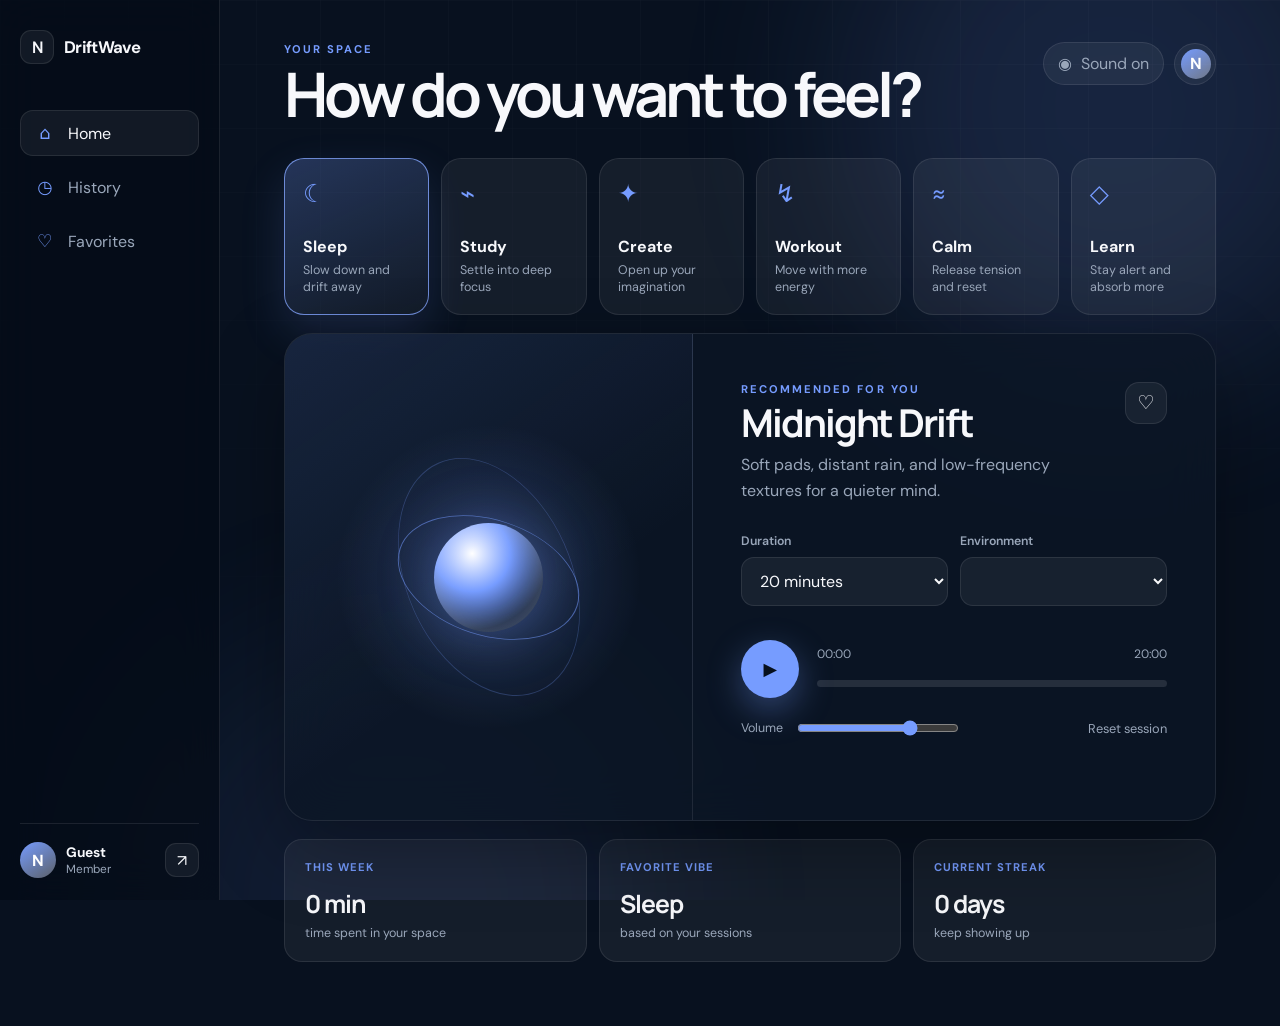
==== app.html @ 258a1a8c "First iteration" ====
<!DOCTYPE html>
<html lang="en">
<head>
  <meta charset="UTF-8">
  <meta name="viewport" content="width=device-width, initial-scale=1.0">

  <title>DriftWave — Your Space</title>
  <meta
    name="description"
    content="Choose how you want to feel and enter a personalized audio environment."
  >

  <link rel="preconnect" href="https://fonts.googleapis.com">
  <link rel="preconnect" href="https://fonts.gstatic.com" crossorigin>
  <link
    href="https://fonts.googleapis.com/css2?family=DM+Sans:wght@400;500;600;700&family=Manrope:wght@400;500;600;700&display=swap"
    rel="stylesheet"
  >

  <link rel="stylesheet" href="./styles.css">
</head>

<body data-vibe="sleep">
  <div class="background">
    <div class="background__glow background__glow--one"></div>
    <div class="background__glow background__glow--two"></div>
    <div class="background__noise"></div>
  </div>

  <div class="app-shell">
    <aside class="sidebar" aria-label="Primary navigation">
      <a class="brand" href="#" aria-label="Noema home">
        <span class="brand__mark">N</span>
        <span class="brand__name">DriftWave</span>
      </a>

      <nav class="nav-list">
        <button class="nav-item nav-item--active" data-view="home">
          <span class="nav-item__icon">⌂</span>
          <span>Home</span>
        </button>

        <button class="nav-item" data-view="history">
          <span class="nav-item__icon">◷</span>
          <span>History</span>
        </button>

        <button class="nav-item" data-view="favorites">
          <span class="nav-item__icon">♡</span>
          <span>Favorites</span>
        </button>
      </nav>

      <div class="sidebar__bottom">
        <div class="mini-profile">
          <div class="mini-profile__avatar">N</div>
          <div>
            <strong id="profile-name">Guest</strong>
            <span id="profile-plan">Member</span>
          </div>
        </div>

        <button id="sign-out-button" class="icon-button" title="Sign out">
          ↗
        </button>
      </div>
    </aside>

    <main class="main-content">
      <header class="topbar">
        <div>
          <p class="eyebrow">YOUR SPACE</p>
          <h1>How do you want to feel?</h1>
        </div>

        <div class="topbar__actions">
          <button id="sound-toggle" class="pill-button" type="button">
            <span id="sound-toggle-icon">◉</span>
            <span id="sound-toggle-label">Sound on</span>
          </button>

          <button class="profile-button" type="button" aria-label="Open profile">
            <span class="profile-button__avatar">N</span>
          </button>
        </div>
      </header>

      <section id="home-view" class="view view--active">
        <div class="vibe-grid" aria-label="Choose a vibe">
          <button class="vibe-card vibe-card--active" data-vibe="sleep">
            <span class="vibe-card__symbol">☾</span>
            <span class="vibe-card__name">Sleep</span>
            <span class="vibe-card__description">Slow down and drift away</span>
          </button>

          <button class="vibe-card" data-vibe="study">
            <span class="vibe-card__symbol">⌁</span>
            <span class="vibe-card__name">Study</span>
            <span class="vibe-card__description">Settle into deep focus</span>
          </button>

          <button class="vibe-card" data-vibe="create">
            <span class="vibe-card__symbol">✦</span>
            <span class="vibe-card__name">Create</span>
            <span class="vibe-card__description">Open up your imagination</span>
          </button>

          <button class="vibe-card" data-vibe="workout">
            <span class="vibe-card__symbol">↯</span>
            <span class="vibe-card__name">Workout</span>
            <span class="vibe-card__description">Move with more energy</span>
          </button>

          <button class="vibe-card" data-vibe="calm">
            <span class="vibe-card__symbol">≈</span>
            <span class="vibe-card__name">Calm</span>
            <span class="vibe-card__description">Release tension and reset</span>
          </button>

          <button class="vibe-card" data-vibe="learn">
            <span class="vibe-card__symbol">◇</span>
            <span class="vibe-card__name">Learn</span>
            <span class="vibe-card__description">Stay alert and absorb more</span>
          </button>
        </div>

        <section class="session-panel">
          <div class="session-panel__art">
            <div class="orb">
              <div class="orb__core"></div>
              <div class="orb__ring orb__ring--one"></div>
              <div class="orb__ring orb__ring--two"></div>
            </div>
          </div>

          <div class="session-panel__content">
            <div class="session-panel__heading">
              <div>
                <p class="eyebrow">RECOMMENDED FOR YOU</p>
                <h2 id="session-title">Midnight Drift</h2>
                <p id="session-description">
                  Soft pads, distant rain, and low-frequency textures for a quieter mind.
                </p>
              </div>

              <button id="favorite-button" class="favorite-button" type="button" title="Favorite">
                ♡
              </button>
            </div>

            <div class="session-options">
              <label class="field-group">
                <span>Duration</span>
                <select id="duration-select">
                  <option value="5">5 minutes</option>
                  <option value="10">10 minutes</option>
                  <option value="20" selected>20 minutes</option>
                  <option value="30">30 minutes</option>
                  <option value="45">45 minutes</option>
                  <option value="60">60 minutes</option>
                </select>
              </label>

              <label class="field-group">
                <span>Environment</span>
                <select id="track-select"></select>
              </label>
            </div>

            <div class="player">
              <div class="player__top">
                <button id="play-button" class="play-button" type="button" aria-label="Play session">
                  ▶
                </button>

                <div class="player__progress-area">
                  <div class="player__time-row">
                    <span id="elapsed-time">00:00</span>
                    <span id="remaining-time">20:00</span>
                  </div>

                  <button
                    id="progress-track"
                    class="progress-track"
                    type="button"
                    aria-label="Session progress"
                  >
                    <span id="progress-fill" class="progress-track__fill"></span>
                  </button>
                </div>
              </div>

              <div class="player__bottom">
                <label class="volume-control">
                  <span>Volume</span>
                  <input
                    id="volume-slider"
                    type="range"
                    min="0"
                    max="1"
                    step="0.01"
                    value="0.72"
                  >
                </label>

                <button id="reset-button" class="text-button" type="button">
                  Reset session
                </button>
              </div>
            </div>

            <p id="status-message" class="status-message" role="status"></p>
          </div>
        </section>

        <section class="insights-row">
          <article class="insight-card">
            <span class="insight-card__label">This week</span>
            <strong id="weekly-minutes">0 min</strong>
            <span>time spent in your space</span>
          </article>

          <article class="insight-card">
            <span class="insight-card__label">Favorite vibe</span>
            <strong id="favorite-vibe">Sleep</strong>
            <span>based on your sessions</span>
          </article>

          <article class="insight-card">
            <span class="insight-card__label">Current streak</span>
            <strong id="current-streak">0 days</strong>
            <span>keep showing up</span>
          </article>
        </section>
      </section>

      <section id="history-view" class="view">
        <div class="page-heading">
          <div>
            <p class="eyebrow">YOUR RHYTHM</p>
            <h2>Recent sessions</h2>
          </div>

          <button id="clear-history-button" class="text-button" type="button">
            Clear local history
          </button>
        </div>

        <div id="history-list" class="history-list"></div>
      </section>

      <section id="favorites-view" class="view">
        <div class="page-heading">
          <div>
            <p class="eyebrow">SAVED</p>
            <h2>Your favorite environments</h2>
          </div>
        </div>

        <div id="favorites-list" class="favorites-list"></div>
      </section>
    </main>
  </div>

  <audio id="audio-player" preload="metadata" loop></audio>

  <script type="module" src="./app.js"></script>
</body>
</html>
---- styles.css ----
:root {
  --background: #08111f;
  --surface: rgba(12, 22, 38, 0.78);
  --surface-strong: rgba(14, 26, 45, 0.94);
  --surface-soft: rgba(255, 255, 255, 0.055);
  --border: rgba(255, 255, 255, 0.09);
  --text: #f7f8fb;
  --muted: #9aa7ba;
  --accent: #769cff;
  --accent-soft: rgba(118, 156, 255, 0.18);
  --accent-glow: rgba(118, 156, 255, 0.35);
  --danger: #ff8e9d;
  --shadow: 0 28px 80px rgba(0, 0, 0, 0.32);
  --sidebar-width: 220px;
}

* {
  box-sizing: border-box;
}

html {
  color-scheme: dark;
}

body {
  min-height: 100vh;
  margin: 0;
  overflow-x: hidden;
  color: var(--text);
  background: var(--background);
  font-family: "DM Sans", system-ui, sans-serif;
  transition: background 500ms ease;
}

button,
select,
input {
  font: inherit;
}

button {
  color: inherit;
}

button,
select {
  -webkit-tap-highlight-color: transparent;
}

.background {
  position: fixed;
  inset: 0;
  z-index: -2;
  overflow: hidden;
  pointer-events: none;
}

.background__glow {
  position: absolute;
  width: 42vw;
  height: 42vw;
  min-width: 420px;
  min-height: 420px;
  border-radius: 999px;
  filter: blur(95px);
  opacity: 0.42;
  transition:
    background 700ms ease,
    transform 700ms ease;
}

.background__glow--one {
  top: -18%;
  right: -8%;
  background: var(--accent-glow);
}

.background__glow--two {
  bottom: -30%;
  left: 10%;
  background: color-mix(in srgb, var(--accent) 55%, transparent);
  opacity: 0.16;
}

.background__noise {
  position: absolute;
  inset: 0;
  opacity: 0.045;
  background-image:
    linear-gradient(rgba(255,255,255,.45) 1px, transparent 1px),
    linear-gradient(90deg, rgba(255,255,255,.45) 1px, transparent 1px);
  background-size: 64px 64px;
  mask-image: linear-gradient(to bottom, black, transparent 85%);
}

.app-shell {
  min-height: 100vh;
}

.sidebar {
  position: fixed;
  inset: 0 auto 0 0;
  z-index: 20;
  width: var(--sidebar-width);
  display: flex;
  flex-direction: column;
  padding: 30px 20px 22px;
  border-right: 1px solid var(--border);
  background: rgba(5, 12, 23, 0.72);
  backdrop-filter: blur(22px);
}

.brand {
  display: inline-flex;
  align-items: center;
  gap: 10px;
  margin-bottom: 46px;
  color: var(--text);
  text-decoration: none;
}

.brand__mark {
  display: grid;
  width: 34px;
  height: 34px;
  place-items: center;
  border: 1px solid var(--border);
  border-radius: 11px;
  background: var(--surface-soft);
  font-family: "Manrope", sans-serif;
  font-weight: 700;
}

.brand__name {
  font-size: 1.05rem;
  font-weight: 700;
  letter-spacing: -0.04em;
}

.nav-list {
  display: grid;
  gap: 8px;
}

.nav-item {
  width: 100%;
  display: flex;
  align-items: center;
  gap: 12px;
  padding: 11px 13px;
  border: 1px solid transparent;
  border-radius: 13px;
  cursor: pointer;
  color: var(--muted);
  background: transparent;
  text-align: left;
  transition:
    color 160ms ease,
    background 160ms ease,
    border-color 160ms ease;
}

.nav-item:hover,
.nav-item--active {
  color: var(--text);
  border-color: var(--border);
  background: var(--surface-soft);
}

.nav-item__icon {
  width: 22px;
  color: var(--accent);
  font-size: 1.1rem;
  text-align: center;
}

.sidebar__bottom {
  display: flex;
  align-items: center;
  justify-content: space-between;
  gap: 12px;
  margin-top: auto;
  padding-top: 18px;
  border-top: 1px solid var(--border);
}

.mini-profile {
  min-width: 0;
  display: flex;
  align-items: center;
  gap: 10px;
}

.mini-profile__avatar,
.profile-button__avatar {
  display: grid;
  place-items: center;
  border-radius: 999px;
  color: #fff;
  background:
    linear-gradient(145deg, var(--accent), rgba(255,255,255,.35));
  font-weight: 700;
}

.mini-profile__avatar {
  width: 36px;
  height: 36px;
  flex: 0 0 auto;
}

.mini-profile div:last-child {
  min-width: 0;
  display: grid;
}

.mini-profile strong,
.mini-profile span {
  overflow: hidden;
  text-overflow: ellipsis;
  white-space: nowrap;
}

.mini-profile strong {
  font-size: 0.86rem;
}

.mini-profile span {
  color: var(--muted);
  font-size: 0.74rem;
}

.icon-button,
.profile-button,
.favorite-button {
  display: grid;
  place-items: center;
  border: 1px solid var(--border);
  cursor: pointer;
  background: var(--surface-soft);
  transition:
    transform 160ms ease,
    background 160ms ease;
}

.icon-button:hover,
.profile-button:hover,
.favorite-button:hover {
  transform: translateY(-1px);
  background: rgba(255, 255, 255, 0.1);
}

.icon-button {
  width: 34px;
  height: 34px;
  border-radius: 11px;
}

.main-content {
  min-height: 100vh;
  margin-left: var(--sidebar-width);
  padding: 42px clamp(24px, 5vw, 72px) 64px;
}

.topbar {
  display: flex;
  align-items: flex-start;
  justify-content: space-between;
  gap: 24px;
  margin-bottom: 34px;
}

.eyebrow {
  margin: 0 0 8px;
  color: var(--accent);
  font-size: 0.7rem;
  font-weight: 700;
  letter-spacing: 0.18em;
}

h1,
h2,
p {
  margin-top: 0;
}

h1 {
  max-width: 700px;
  margin-bottom: 0;
  font-family: "Manrope", sans-serif;
  font-size: clamp(2.2rem, 4.8vw, 4.8rem);
  line-height: 0.98;
  letter-spacing: -0.065em;
}

h2 {
  margin-bottom: 10px;
  font-family: "Manrope", sans-serif;
  font-size: clamp(1.7rem, 3vw, 2.7rem);
  line-height: 1;
  letter-spacing: -0.055em;
}

.topbar__actions {
  display: flex;
  align-items: center;
  gap: 10px;
}

.pill-button {
  display: inline-flex;
  align-items: center;
  gap: 9px;
  padding: 10px 14px;
  border: 1px solid var(--border);
  border-radius: 999px;
  cursor: pointer;
  color: var(--muted);
  background: var(--surface-soft);
}

.profile-button {
  width: 42px;
  height: 42px;
  border-radius: 999px;
}

.profile-button__avatar {
  width: 30px;
  height: 30px;
}

.view {
  display: none;
}

.view--active {
  display: block;
}

.vibe-grid {
  display: grid;
  grid-template-columns: repeat(6, minmax(115px, 1fr));
  gap: 12px;
  margin-bottom: 18px;
}

.vibe-card {
  min-height: 142px;
  display: flex;
  flex-direction: column;
  align-items: flex-start;
  padding: 18px;
  border: 1px solid var(--border);
  border-radius: 20px;
  cursor: pointer;
  text-align: left;
  background: var(--surface-soft);
  box-shadow: 0 10px 30px transparent;
  transition:
    transform 180ms ease,
    background 180ms ease,
    border-color 180ms ease,
    box-shadow 180ms ease;
}

.vibe-card:hover {
  transform: translateY(-3px);
  border-color: color-mix(in srgb, var(--accent) 45%, var(--border));
}

.vibe-card--active {
  border-color: color-mix(in srgb, var(--accent) 70%, white 8%);
  background:
    linear-gradient(
      155deg,
      color-mix(in srgb, var(--accent) 26%, transparent),
      rgba(255, 255, 255, 0.045)
    );
  box-shadow: 0 18px 45px color-mix(in srgb, var(--accent) 15%, transparent);
}

.vibe-card__symbol {
  margin-bottom: auto;
  color: var(--accent);
  font-size: 1.55rem;
}

.vibe-card__name {
  margin-top: 26px;
  font-weight: 700;
}

.vibe-card__description {
  margin-top: 5px;
  color: var(--muted);
  font-size: 0.78rem;
  line-height: 1.35;
}

.session-panel {
  min-height: 430px;
  display: grid;
  grid-template-columns: minmax(280px, 0.9fr) minmax(400px, 1.15fr);
  overflow: hidden;
  border: 1px solid var(--border);
  border-radius: 28px;
  background: var(--surface);
  box-shadow: var(--shadow);
  backdrop-filter: blur(24px);
}

.session-panel__art {
  min-height: 430px;
  display: grid;
  place-items: center;
  padding: 34px;
  border-right: 1px solid var(--border);
  background:
    radial-gradient(
      circle at 50% 50%,
      color-mix(in srgb, var(--accent) 24%, transparent),
      transparent 48%
    ),
    linear-gradient(
      145deg,
      color-mix(in srgb, var(--accent) 12%, transparent),
      transparent 60%
    );
}

.orb {
  position: relative;
  width: min(78%, 260px);
  aspect-ratio: 1;
  display: grid;
  place-items: center;
}

.orb__core,
.orb__ring {
  position: absolute;
  border-radius: 999px;
}

.orb__core {
  width: 42%;
  height: 42%;
  background:
    radial-gradient(circle at 35% 28%, #fff, var(--accent) 36%, transparent 72%);
  box-shadow:
    0 0 55px var(--accent-glow),
    inset 0 0 30px rgba(255, 255, 255, 0.24);
  animation: breathe 6s ease-in-out infinite;
}

.orb__ring {
  border: 1px solid color-mix(in srgb, var(--accent) 55%, transparent);
  animation: rotate 16s linear infinite;
}

.orb__ring--one {
  width: 72%;
  height: 72%;
  transform: rotate(18deg) scaleY(0.62);
}

.orb__ring--two {
  width: 96%;
  height: 96%;
  opacity: 0.48;
  transform: rotate(-24deg) scaleX(0.66);
  animation-direction: reverse;
  animation-duration: 22s;
}

.session-panel__content {
  display: flex;
  flex-direction: column;
  padding: clamp(28px, 4vw, 48px);
}

.session-panel__heading {
  display: flex;
  align-items: flex-start;
  justify-content: space-between;
  gap: 24px;
}

.session-panel__heading p:last-child {
  max-width: 560px;
  margin-bottom: 0;
  color: var(--muted);
  line-height: 1.6;
}

.favorite-button {
  width: 42px;
  height: 42px;
  flex: 0 0 auto;
  border-radius: 14px;
  font-size: 1.2rem;
}

.favorite-button--active {
  color: var(--accent);
  background: var(--accent-soft);
}

.session-options {
  display: grid;
  grid-template-columns: repeat(2, minmax(0, 1fr));
  gap: 12px;
  margin-top: 30px;
}

.field-group {
  display: grid;
  gap: 8px;
}

.field-group span {
  color: var(--muted);
  font-size: 0.77rem;
  font-weight: 600;
}

select {
  width: 100%;
  padding: 12px 14px;
  border: 1px solid var(--border);
  border-radius: 13px;
  outline: none;
  color: var(--text);
  background: rgba(255, 255, 255, 0.055);
}

.player {
  margin-top: auto;
  padding-top: 34px;
}

.player__top {
  display: flex;
  align-items: center;
  gap: 18px;
}

.play-button {
  width: 58px;
  height: 58px;
  flex: 0 0 auto;
  border: 0;
  border-radius: 999px;
  cursor: pointer;
  color: #07101d;
  background: var(--accent);
  box-shadow: 0 12px 34px var(--accent-glow);
  font-size: 1.1rem;
  transition:
    transform 160ms ease,
    box-shadow 160ms ease;
}

.play-button:hover {
  transform: scale(1.04);
}

.player__progress-area {
  flex: 1;
}

.player__time-row {
  display: flex;
  justify-content: space-between;
  margin-bottom: 9px;
  color: var(--muted);
  font-size: 0.76rem;
}

.progress-track {
  position: relative;
  width: 100%;
  height: 7px;
  padding: 0;
  overflow: hidden;
  border: 0;
  border-radius: 999px;
  cursor: pointer;
  background: rgba(255, 255, 255, 0.11);
}

.progress-track__fill {
  position: absolute;
  inset: 0 auto 0 0;
  width: 0%;
  border-radius: inherit;
  background: var(--accent);
  box-shadow: 0 0 18px var(--accent-glow);
}

.player__bottom {
  display: flex;
  align-items: center;
  justify-content: space-between;
  gap: 20px;
  margin-top: 20px;
}

.volume-control {
  min-width: 220px;
  display: flex;
  align-items: center;
  gap: 12px;
  color: var(--muted);
  font-size: 0.78rem;
}

input[type="range"] {
  width: 100%;
  accent-color: var(--accent);
}

.text-button {
  padding: 0;
  border: 0;
  cursor: pointer;
  color: var(--muted);
  background: transparent;
  font-size: 0.8rem;
}

.text-button:hover {
  color: var(--text);
}

.status-message {
  min-height: 20px;
  margin: 14px 0 0;
  color: var(--muted);
  font-size: 0.8rem;
}

.status-message--error {
  color: var(--danger);
}

.insights-row {
  display: grid;
  grid-template-columns: repeat(3, 1fr);
  gap: 12px;
  margin-top: 18px;
}

.insight-card {
  display: grid;
  gap: 5px;
  padding: 20px;
  border: 1px solid var(--border);
  border-radius: 18px;
  background: var(--surface-soft);
}

.insight-card__label {
  color: var(--accent);
  font-size: 0.7rem;
  font-weight: 700;
  letter-spacing: 0.09em;
  text-transform: uppercase;
}

.insight-card strong {
  margin-top: 8px;
  font-family: "Manrope", sans-serif;
  font-size: 1.55rem;
  letter-spacing: -0.04em;
}

.insight-card span:last-child {
  color: var(--muted);
  font-size: 0.78rem;
}

.page-heading {
  display: flex;
  align-items: flex-end;
  justify-content: space-between;
  gap: 22px;
  margin: 10px 0 24px;
}

.history-list,
.favorites-list {
  display: grid;
  gap: 12px;
}

.history-item,
.favorite-item,
.empty-state {
  display: flex;
  align-items: center;
  justify-content: space-between;
  gap: 20px;
  padding: 19px 20px;
  border: 1px solid var(--border);
  border-radius: 18px;
  background: var(--surface-soft);
}

.history-item__main,
.favorite-item__main {
  display: grid;
  gap: 4px;
}

.history-item__main span,
.favorite-item__main span,
.history-item__date {
  color: var(--muted);
  font-size: 0.78rem;
}

.history-item__badge,
.favorite-item__badge {
  padding: 7px 10px;
  border-radius: 999px;
  color: var(--accent);
  background: var(--accent-soft);
  font-size: 0.72rem;
  font-weight: 700;
  text-transform: capitalize;
}

.empty-state {
  min-height: 170px;
  justify-content: center;
  color: var(--muted);
  text-align: center;
}

@keyframes breathe {
  0%,
  100% {
    transform: scale(0.92);
    opacity: 0.82;
  }

  50% {
    transform: scale(1.08);
    opacity: 1;
  }
}

@keyframes rotate {
  to {
    transform: rotate(378deg) scaleY(0.62);
  }
}

@media (max-width: 1180px) {
  .vibe-grid {
    grid-template-columns: repeat(3, 1fr);
  }

  .session-panel {
    grid-template-columns: 0.75fr 1.25fr;
  }
}

@media (max-width: 860px) {
  :root {
    --sidebar-width: 0px;
  }

  .sidebar {
    position: sticky;
    top: 0;
    width: 100%;
    height: auto;
    flex-direction: row;
    align-items: center;
    padding: 14px 18px;
    border-right: 0;
    border-bottom: 1px solid var(--border);
  }

  .brand {
    margin: 0 auto 0 0;
  }

  .brand__name,
  .sidebar__bottom {
    display: none;
  }

  .nav-list {
    display: flex;
  }

  .nav-item {
    width: auto;
    padding: 9px 11px;
  }

  .nav-item span:last-child {
    display: none;
  }

  .main-content {
    margin-left: 0;
    padding: 28px 18px 50px;
  }

  .session-panel {
    grid-template-columns: 1fr;
  }

  .session-panel__art {
    min-height: 280px;
    border-right: 0;
    border-bottom: 1px solid var(--border);
  }
}

@media (max-width: 620px) {
  .topbar {
    align-items: flex-end;
  }

  .pill-button {
    display: none;
  }

  .vibe-grid {
    grid-template-columns: repeat(2, 1fr);
  }

  .vibe-card {
    min-height: 132px;
  }

  .session-options,
  .insights-row {
    grid-template-columns: 1fr;
  }

  .player__bottom {
    align-items: flex-start;
    flex-direction: column;
  }

  .volume-control {
    width: 100%;
    min-width: 0;
  }

  .history-item,
  .favorite-item {
    align-items: flex-start;
    flex-direction: column;
  }
}
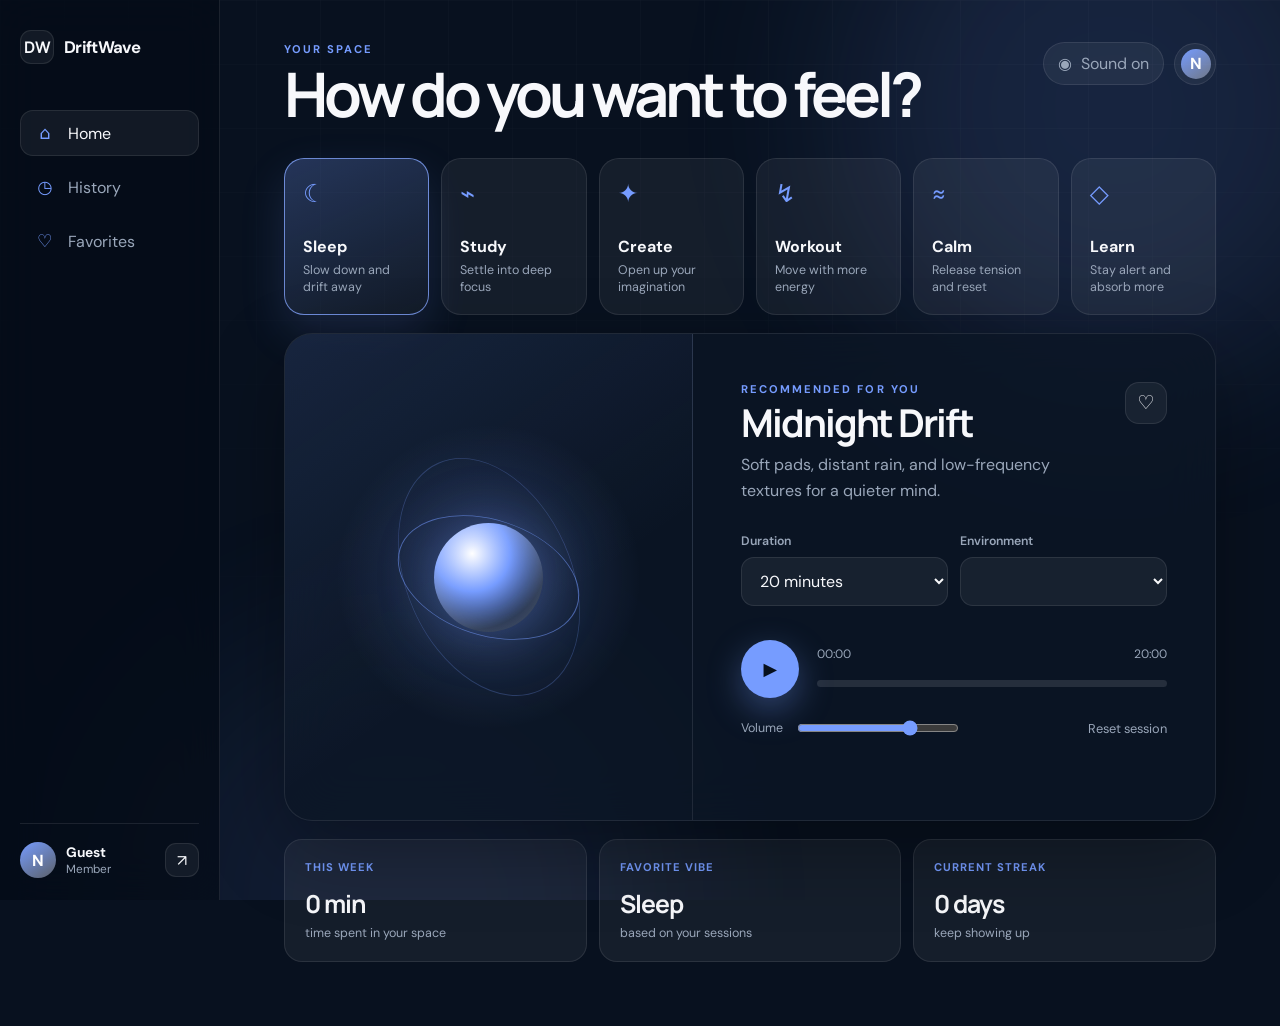
==== commit d51b28d5: "Changing namings" ====
--- a/app.html
+++ b/app.html
@@ -30,7 +30,7 @@
   <div class="app-shell">
     <aside class="sidebar" aria-label="Primary navigation">
       <a class="brand" href="#" aria-label="Noema home">
-        <span class="brand__mark">N</span>
+        <span class="brand__mark">DW</span>
         <span class="brand__name">DriftWave</span>
       </a>
 
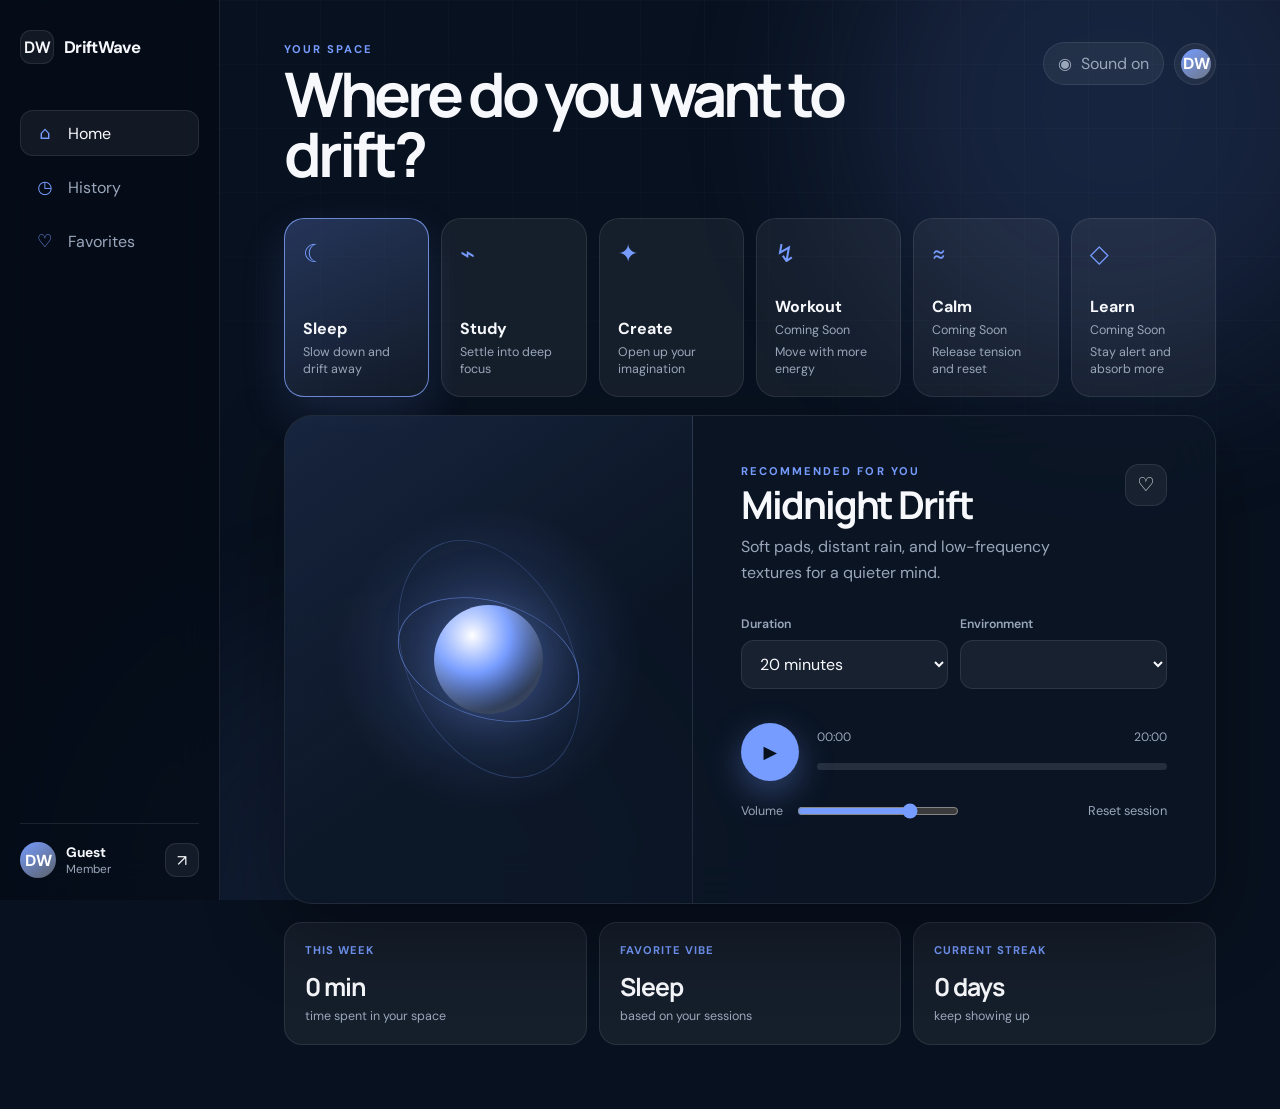
==== commit ade335eb: "Changes to the main UI" ====
--- a/app.html
+++ b/app.html
@@ -53,7 +53,7 @@
 
       <div class="sidebar__bottom">
         <div class="mini-profile">
-          <div class="mini-profile__avatar">N</div>
+          <div class="mini-profile__avatar">DW</div>
           <div>
             <strong id="profile-name">Guest</strong>
             <span id="profile-plan">Member</span>
@@ -70,7 +70,7 @@
       <header class="topbar">
         <div>
           <p class="eyebrow">YOUR SPACE</p>
-          <h1>How do you want to feel?</h1>
+          <h1>Where do you want to drift?</h1>
         </div>
 
         <div class="topbar__actions">
@@ -80,7 +80,7 @@
           </button>
 
           <button class="profile-button" type="button" aria-label="Open profile">
-            <span class="profile-button__avatar">N</span>
+            <span class="profile-button__avatar">DW</span>
           </button>
         </div>
       </header>
@@ -105,21 +105,24 @@
             <span class="vibe-card__description">Open up your imagination</span>
           </button>
 
-          <button class="vibe-card" data-vibe="workout">
+          <button disabled class="vibe-card" data-vibe="workout">
             <span class="vibe-card__symbol">↯</span>
             <span class="vibe-card__name">Workout</span>
+            <span class="vibe-card__description">Coming Soon</span>
             <span class="vibe-card__description">Move with more energy</span>
           </button>
 
-          <button class="vibe-card" data-vibe="calm">
+          <button disabled class="vibe-card" data-vibe="calm">
             <span class="vibe-card__symbol">≈</span>
             <span class="vibe-card__name">Calm</span>
+            <span class="vibe-card__description">Coming Soon</span>
             <span class="vibe-card__description">Release tension and reset</span>
           </button>
 
-          <button class="vibe-card" data-vibe="learn">
+          <button disabled class="vibe-card" data-vibe="learn">
             <span class="vibe-card__symbol">◇</span>
             <span class="vibe-card__name">Learn</span>
+            <span class="vibe-card__description">Coming Soon</span>
             <span class="vibe-card__description">Stay alert and absorb more</span>
           </button>
         </div>
